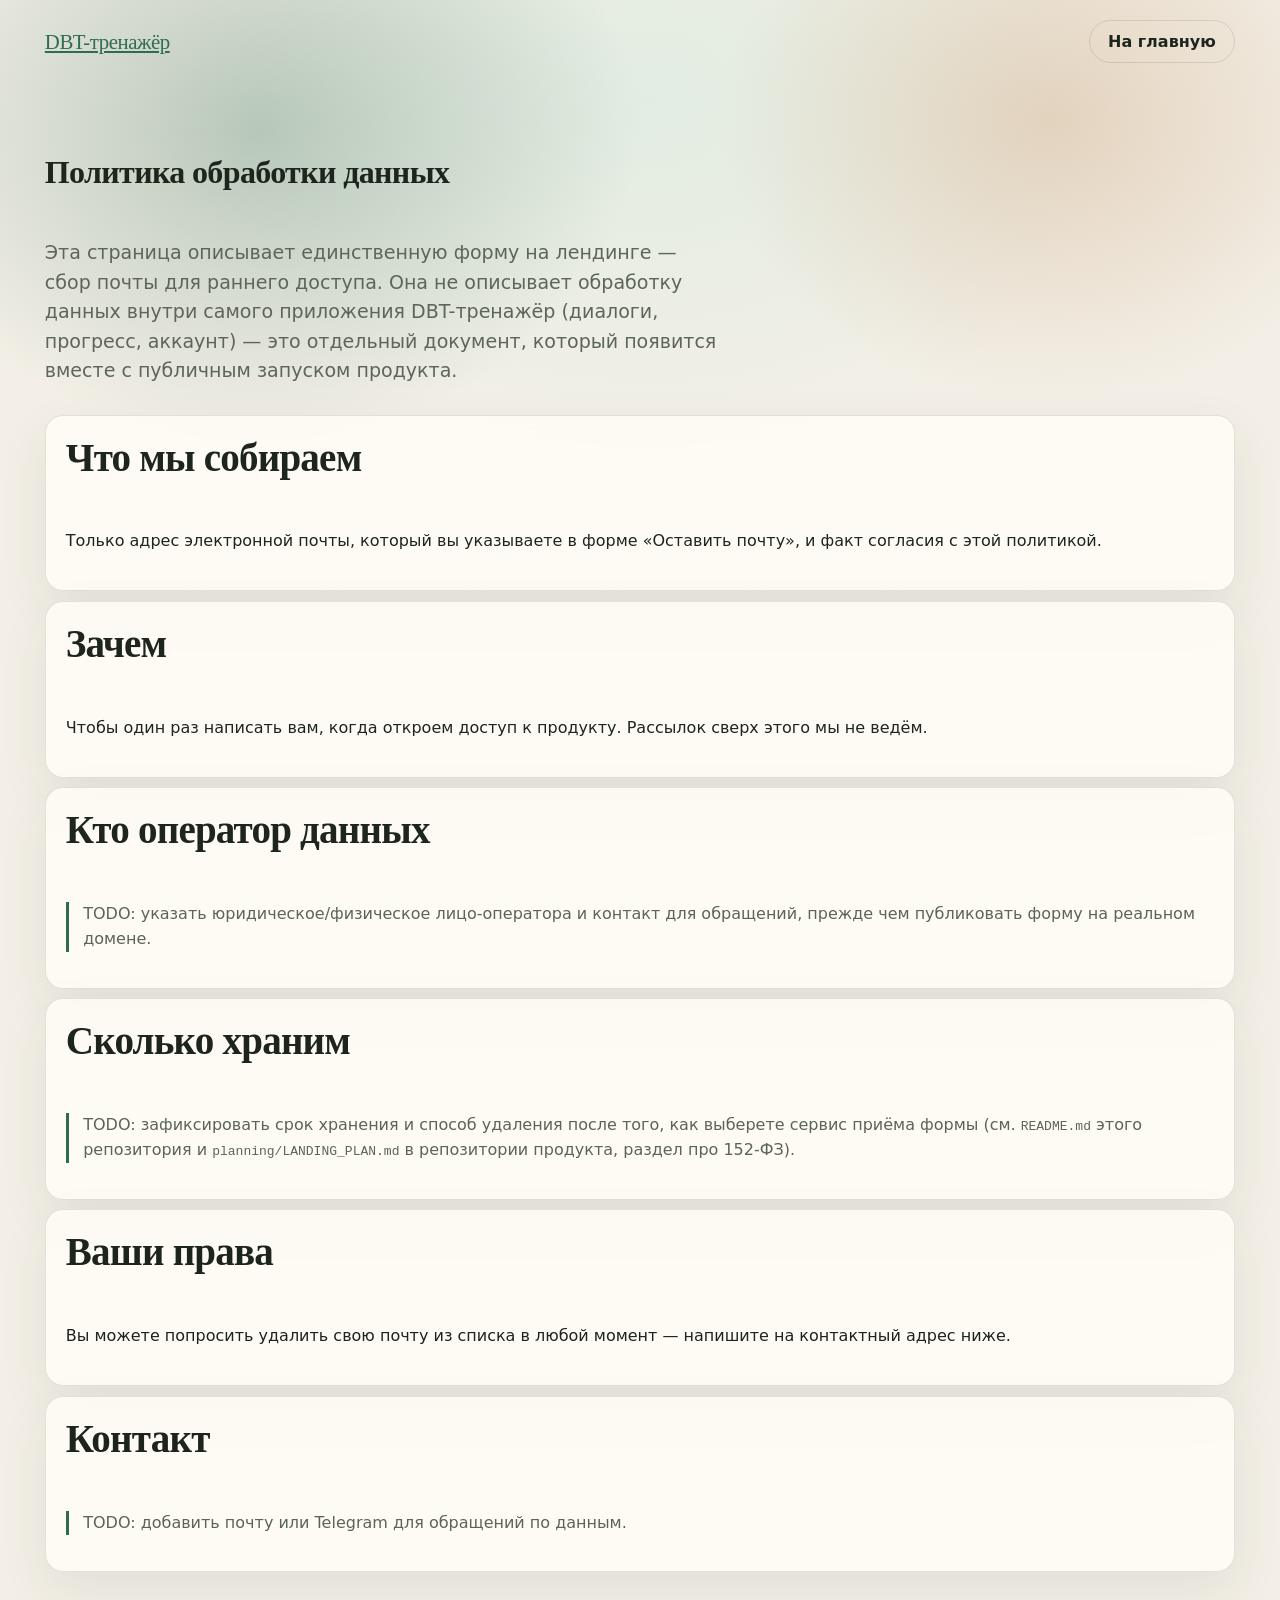
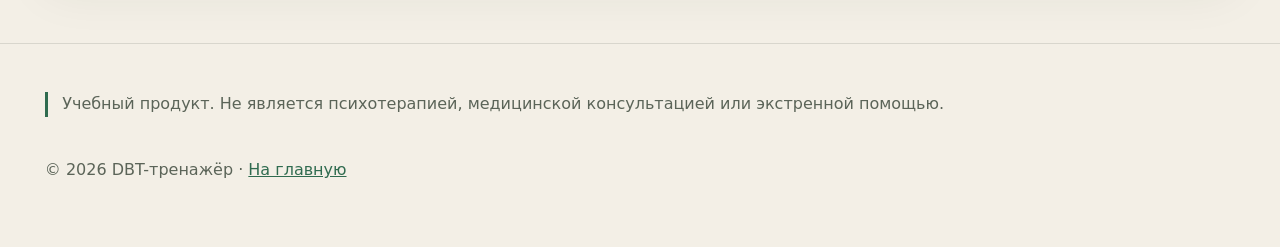
==== privacy.html @ 42de56d4 "Initial landing page: hero, scenario demo, waitlist form Static single-page landing for DBT-тренажёр" ====
<!doctype html>
<html lang="ru">
<head>
<meta charset="utf-8" />
<meta name="viewport" content="width=device-width, initial-scale=1" />
<title>Политика обработки данных — DBT-тренажёр</title>
<meta name="description" content="Что мы собираем на странице раннего доступа DBT-тренажёра и как этим распоряжаемся." />
<meta name="robots" content="noindex" />
<link rel="icon" href="./assets/favicon.svg" type="image/svg+xml" />
<link rel="stylesheet" href="./styles.css" />
</head>
<body>

<a class="skip-link" href="#main">Перейти к содержанию</a>

<header class="site-header">
  <div class="shell row-between">
    <a class="brand" href="./index.html">DBT-тренажёр</a>
    <a class="btn secondary" href="./index.html">На главную</a>
  </div>
</header>

<main id="main" class="shell section stack">
  <h1 style="font-family:var(--font-display);">Политика обработки данных</h1>

  <p class="lead">
    Эта страница описывает единственную форму на лендинге — сбор почты для раннего доступа.
    Она не описывает обработку данных внутри самого приложения DBT-тренажёр (диалоги, прогресс,
    аккаунт) — это отдельный документ, который появится вместе с публичным запуском продукта.
  </p>

  <section class="panel stack">
    <h2>Что мы собираем</h2>
    <p>Только адрес электронной почты, который вы указываете в форме «Оставить почту», и факт
      согласия с этой политикой.</p>
  </section>

  <section class="panel stack">
    <h2>Зачем</h2>
    <p>Чтобы один раз написать вам, когда откроем доступ к продукту. Рассылок сверх этого мы не
      ведём.</p>
  </section>

  <section class="panel stack">
    <h2>Кто оператор данных</h2>
    <p class="notice">
      TODO: указать юридическое/физическое лицо-оператора и контакт для обращений, прежде чем
      публиковать форму на реальном домене.
    </p>
  </section>

  <section class="panel stack">
    <h2>Сколько храним</h2>
    <p class="notice">
      TODO: зафиксировать срок хранения и способ удаления после того, как выберете сервис приёма
      формы (см. <code>README.md</code> этого репозитория и <code>planning/LANDING_PLAN.md</code>
      в репозитории продукта, раздел про 152-ФЗ).
    </p>
  </section>

  <section class="panel stack">
    <h2>Ваши права</h2>
    <p>Вы можете попросить удалить свою почту из списка в любой момент — напишите на контактный
      адрес ниже.</p>
  </section>

  <section class="panel stack">
    <h2>Контакт</h2>
    <p class="notice">TODO: добавить почту или Telegram для обращений по данным.</p>
  </section>
</main>

<footer class="site-footer">
  <div class="shell stack">
    <p class="notice">
      Учебный продукт. Не является психотерапией, медицинской консультацией или экстренной помощью.
    </p>
    <p class="muted">© 2026 DBT-тренажёр · <a href="./index.html">На главную</a></p>
  </div>
</footer>

</body>
</html>
---- styles.css ----
/* Токены и часть классов (.panel, .btn, .chat, .bubble, .criterion, .stat, .notice)
   намеренно совпадают с dbt_trainer/frontend/src/app/globals.css — лендинг и приложение
   должны выглядеть как один продукт. */

:root {
  --bg: #f3efe6;
  --bg-deep: #e7dfd0;
  --ink: #1c241c;
  --muted: #5b6458;
  --accent: #2f6b4f;
  --accent-soft: #d7ebe0;
  --warm: #b4783c;
  --danger: #8b3a3a;
  --card: rgba(255, 252, 246, 0.86);
  --line: rgba(28, 36, 28, 0.12);
  --shadow: 0 18px 50px rgba(40, 50, 35, 0.08);
  --radius: 18px;
  /* Без внешних шрифтов: системный serif/sans-стек. Самохостинг Fraunces/Source Sans —
     отдельная задача полировки (см. README), не блокирует контент и деплой. */
  --font-display: Georgia, "Iowan Old Style", "Times New Roman", serif;
  --font-body: "Segoe UI", system-ui, -apple-system, sans-serif;
}

* {
  box-sizing: border-box;
}

html {
  scroll-behavior: smooth;
}

html,
body {
  margin: 0;
  padding: 0;
  min-height: 100%;
  color: var(--ink);
  font-family: var(--font-body);
  /* clip (а не hidden) — не создаёт scroll-контейнер, поэтому full-bleed фоны
     на 100vw не дают горизонтальной прокрутки и не ломают position: sticky. */
  overflow-x: clip;
}

/* Mesh-градиент рисуется на всю ширину окна и «привязан» к верху страницы, а не
   к контейнеру: на широком экране нет бежевых полей и эффекта коробки. */
body {
  background-color: var(--bg);
  background-image:
    radial-gradient(closest-side, rgba(47, 107, 79, 0.3), transparent),
    radial-gradient(closest-side, rgba(180, 120, 60, 0.24), transparent),
    radial-gradient(closest-side, rgba(215, 235, 224, 0.6), transparent);
  background-size: 60vw 620px, 52vw 560px, 74vw 720px;
  background-position: -10vw -180px, right -8vw top -160px, 52% -260px;
  background-repeat: no-repeat;
}

/* Лёгкое зерно поверх всей страницы — убирает "цифровую" плоскость у градиентов.
   Данные встроены как data-URI: без внешних запросов и без CDN. */
body::before {
  content: "";
  position: fixed;
  inset: 0;
  pointer-events: none;
  z-index: 9;
  opacity: 0.055;
  mix-blend-mode: overlay;
  background-image: url("data:image/svg+xml,%3Csvg xmlns='http://www.w3.org/2000/svg' width='140' height='140'%3E%3Cfilter id='n'%3E%3CfeTurbulence type='fractalNoise' baseFrequency='0.85' numOctaves='2' stitchTiles='stitch'/%3E%3C/filter%3E%3Crect width='100%25' height='100%25' filter='url(%23n)'/%3E%3C/svg%3E");
}

.site-header,
main,
.site-footer {
  position: relative;
  z-index: 1;
}

/* Фон секции — во всю ширину окна, контент остаётся в контейнере. */
.bleed {
  position: relative;
}

.bleed::before {
  content: "";
  position: absolute;
  top: 0;
  bottom: 0;
  left: 50%;
  width: 100vw;
  transform: translateX(-50%);
  z-index: -1;
}

a {
  color: inherit;
}

a:not(.btn) {
  color: var(--accent);
}

button,
input,
textarea,
select {
  font: inherit;
}

h1,
h2,
h3 {
  font-family: var(--font-display);
  line-height: 1.15;
  letter-spacing: -0.02em;
  margin: 0 0 0.6em;
}

p {
  line-height: 1.55;
}

.skip-link {
  position: absolute;
  left: -999px;
  top: 0;
  background: var(--ink);
  color: #fff;
  padding: 0.6rem 1rem;
  border-radius: 0 0 10px 0;
  z-index: 100;
}

.skip-link:focus {
  left: 0;
}

.shell {
  width: min(1440px, calc(100% - clamp(1.5rem, 7vw, 7rem)));
  margin: 0 auto;
}

.row-between {
  display: flex;
  align-items: center;
  justify-content: space-between;
  gap: 1rem;
}

.row {
  display: flex;
  gap: 0.75rem;
  flex-wrap: wrap;
  align-items: center;
}

.stack {
  display: grid;
  gap: 0.6rem;
}

.muted {
  color: var(--muted);
}

.lead {
  color: var(--muted);
  font-size: 1.08rem;
  max-width: 42rem;
}

.note {
  font-size: 0.92rem;
}

.notice {
  border-left: 3px solid var(--accent);
  padding-left: 0.9rem;
  color: var(--muted);
}

.panel {
  background: var(--card);
  border: 1px solid var(--line);
  border-radius: var(--radius);
  box-shadow: var(--shadow);
  padding: 1.25rem;
  backdrop-filter: blur(8px);
}

/* —— Header —— */

.site-header {
  padding: 1.25rem 0;
}

.brand {
  font-family: var(--font-display);
  font-size: 1.3rem;
  letter-spacing: -0.02em;
}

/* —— Buttons / fields (совпадают с приложением) —— */

.btn {
  display: inline-flex;
  align-items: center;
  justify-content: center;
  gap: 0.4rem;
  border: none;
  border-radius: 999px;
  padding: 0.7rem 1.15rem;
  background: var(--accent);
  color: white;
  cursor: pointer;
  text-decoration: none;
  font-weight: 600;
  transition: transform 160ms ease, opacity 160ms ease;
}

.btn:hover {
  transform: translateY(-1px);
}

.btn.secondary {
  background: transparent;
  color: var(--ink);
  border: 1px solid var(--line);
}

.field {
  width: 100%;
  border: 1px solid var(--line);
  border-radius: 12px;
  padding: 0.75rem 0.9rem;
  background: #fff;
  color: var(--ink);
}

/* —— Hero —— */

.hero {
  position: relative;
  padding: clamp(1.5rem, 3.5vw, 3.5rem) 0 clamp(2rem, 4vw, 4rem);
}

.hero-grid {
  display: grid;
  /* minmax(0,…) — иначе длинные слова распирают колонку сверх её доли */
  grid-template-columns: minmax(0, 1.12fr) minmax(0, 0.88fr);
  gap: clamp(2rem, 5vw, 5rem);
  align-items: center;
  min-height: min(58vh, 540px);
}

.hero h1 {
  /* Пологий наклон: на средних ширинах кегль не перерастает свою колонку,
     на большом экране всё равно доходит до 4.7rem. */
  font-size: clamp(2.3rem, 0.85rem + 3.05vw, 4.7rem);
  max-width: 18ch;
}

.hero-actions {
  margin: 1.6rem 0 1rem;
}

.micro-notice {
  color: var(--muted);
  font-size: 0.88rem;
  border-left: 3px solid var(--accent);
  padding-left: 0.9rem;
  max-width: 42rem;
}

.hero-visual {
  display: flex;
  justify-content: center;
}

.floating-card {
  width: min(440px, 100%);
  padding: clamp(1.25rem, 2vw, 1.9rem);
  transform: rotate(-2.5deg);
  box-shadow: 0 34px 70px rgba(40, 50, 35, 0.18);
}

.floating-head {
  display: flex;
  align-items: baseline;
  gap: 0.7rem;
  margin: 0.4rem 0 1.25rem;
}

.floating-score {
  font-family: var(--font-display);
  font-size: clamp(2.4rem, 3.4vw, 3.4rem);
  line-height: 1;
}

.floating-score span {
  font-size: 0.42em;
  color: var(--muted);
  font-family: var(--font-body);
}

.floating-pct {
  color: var(--accent);
  font-weight: 600;
}

.mini-rows {
  list-style: none;
  margin: 0;
  padding: 0;
  display: grid;
  gap: 0.85rem;
}

.mini-rows li {
  display: grid;
  grid-template-columns: 1fr auto;
  gap: 0.35rem 0.5rem;
  font-size: 0.9rem;
}

.mini-rows b {
  font-variant-numeric: tabular-nums;
}

.mini-bar {
  grid-column: 1 / -1;
  height: 8px;
  border-radius: 999px;
  background: rgba(28, 36, 28, 0.08);
  overflow: hidden;
}

.mini-bar span {
  display: block;
  height: 100%;
  background: var(--accent);
  border-radius: 999px;
}

/* —— Problem: текст + крупная цитата рядом, а не сплошной вертикальный блок —— */

.problem-grid {
  display: grid;
  grid-template-columns: minmax(0, 1.1fr) minmax(0, 1fr);
  gap: clamp(1.5rem, 4vw, 4rem);
  align-items: center;
}

.pull-quote {
  margin: 0;
  padding: clamp(1.5rem, 2.5vw, 2.5rem) clamp(1.75rem, 3vw, 3rem);
  border-left: 4px solid var(--accent);
  background: var(--card);
  border-radius: var(--radius);
  font-family: var(--font-display);
  font-size: clamp(1.4rem, 0.9rem + 1.3vw, 2.2rem);
  line-height: 1.3;
}

/* —— Sections —— */

.section {
  padding: clamp(2.75rem, 5.5vw, 5.5rem) 0;
}

.section h2 {
  font-size: clamp(1.6rem, 1rem + 1.8vw, 2.7rem);
  max-width: 20ch;
}

.lead {
  font-size: clamp(1rem, 0.95rem + 0.3vw, 1.25rem);
}

/* Та же mesh-палитра, что в hero, но заметно тише — цветной бэнд во всю ширину окна
   под ключевой секцией с примером разбора. */
#demo::before {
  background:
    radial-gradient(38% 80% at 88% -10%, rgba(47, 107, 79, 0.11), transparent 65%),
    radial-gradient(34% 65% at 6% 110%, rgba(180, 120, 60, 0.1), transparent 60%),
    linear-gradient(180deg, rgba(215, 235, 224, 0.28), rgba(215, 235, 224, 0.06));
}

/* —— Steps —— */

.steps {
  list-style: none;
  margin: 1.5rem 0 0;
  padding: 0;
  display: grid;
  gap: 1rem;
  grid-template-columns: repeat(4, 1fr);
}

.steps li {
  background: var(--card);
  border: 1px solid var(--line);
  border-radius: var(--radius);
  padding: 1.1rem;
}

.step-n {
  display: inline-flex;
  align-items: center;
  justify-content: center;
  width: 2rem;
  height: 2rem;
  border-radius: 10px;
  background: var(--accent-soft);
  color: var(--accent);
  font-family: var(--font-display);
  font-weight: 700;
  margin-bottom: 0.6rem;
}

.steps strong {
  display: block;
  margin-bottom: 0.3rem;
}

.steps p {
  margin: 0;
  color: var(--muted);
  font-size: 0.92rem;
}

/* —— Demo (сценарий + разбор) —— */

.demo-grid {
  margin-top: 1.5rem;
  display: grid;
  gap: 1.25rem;
  grid-template-columns: 1fr 1fr;
  align-items: start;
}

.eyebrow {
  display: block;
  text-transform: uppercase;
  letter-spacing: 0.06em;
  font-size: 0.72rem;
  font-weight: 600;
  margin-bottom: 0.5rem;
}

.demo-scenario h3,
.demo-eval h3 {
  margin-top: 0.1rem;
}

.chat {
  display: grid;
  gap: 0.75rem;
  margin-top: 1rem;
}

.bubble {
  max-width: 100%;
  padding: 0.8rem 1rem;
  border-radius: 16px;
  line-height: 1.45;
  font-size: 0.95rem;
}

.bubble.user {
  margin-left: 10%;
  background: var(--accent);
  color: white;
}

.bubble.assistant {
  background: #fff;
  color: var(--ink);
  border: 1px solid var(--line);
}

.demo-eval .stat {
  padding: 1rem;
  border-radius: 14px;
  background: rgba(47, 107, 79, 0.08);
  display: flex;
  align-items: baseline;
  gap: 0.6rem;
  margin-bottom: 0.5rem;
}

.demo-eval .stat strong {
  font-size: 1.6rem;
  font-family: var(--font-display);
}

.criterion {
  border-top: 1px solid var(--line);
  padding-top: 0.65rem;
  margin-top: 0.65rem;
}

.criterion p {
  margin: 0.3rem 0 0;
  color: var(--muted);
  font-size: 0.92rem;
}

.demo-eval > p {
  margin-top: 0.9rem;
  font-size: 0.94rem;
}

/* —— Cards (модули) —— */

.cards-grid {
  margin-top: 1.5rem;
  display: grid;
  gap: 1rem;
  grid-template-columns: repeat(2, 1fr);
}

.card {
  background: var(--card);
  border: 1px solid var(--line);
  border-radius: var(--radius);
  padding: 1.2rem 1.3rem;
}

.card-icon {
  display: inline-flex;
  align-items: center;
  justify-content: center;
  width: 2rem;
  height: 2rem;
  border-radius: 10px;
  background: var(--accent-soft);
  color: var(--accent);
  font-weight: 700;
  font-size: 0.85rem;
  margin-bottom: 0.6rem;
}

.card h3 {
  margin-bottom: 0.35rem;
}

.card p {
  margin: 0;
  color: var(--muted);
  font-size: 0.94rem;
}

/* —— Compare —— */

.compare {
  margin-top: 1.5rem;
  display: grid;
  gap: 1.1rem;
  grid-template-columns: 1fr 1fr;
}

.compare-muted {
  background: rgba(28, 36, 28, 0.04);
}

.compare-accent {
  background: linear-gradient(160deg, #2f6b4f 0%, #1c241c 100%);
  border-color: transparent;
  color: #f8f4eb;
}

.compare-accent h3 {
  color: #f8f4eb;
}

.clean-list {
  list-style: none;
  margin: 0;
  padding: 0;
}

.clean-list li {
  padding: 0.5rem 0;
  border-bottom: 1px solid var(--line);
  font-size: 0.95rem;
}

.clean-list li:last-child {
  border-bottom: none;
}

.compare-accent .clean-list li {
  border-bottom-color: rgba(255, 255, 255, 0.14);
}

.callout {
  margin-top: 1.2rem;
  padding: 1.4rem 1.6rem;
  border-radius: 20px;
  background: linear-gradient(135deg, #2f6b4f, #1c241c);
  color: #f8f4eb;
  font-family: var(--font-display);
  font-size: 1.1rem;
  line-height: 1.35;
}

/* —— Safety —— */

.safety-section::before {
  background: rgba(139, 58, 58, 0.05);
  border-top: 1px solid var(--line);
  border-bottom: 1px solid var(--line);
}

.safety-grid {
  display: grid;
  grid-template-columns: minmax(0, 1fr) minmax(0, 1.15fr);
  gap: clamp(1rem, 4vw, 4rem);
  align-items: center;
}

.safety-grid h2 {
  margin-bottom: 0;
}

.safety-section h2 {
  color: var(--danger);
}

/* —— FAQ —— */

.faq-list {
  margin-top: 1.5rem;
  display: grid;
  gap: 0.6rem;
}

.faq-list details {
  background: var(--card);
  border: 1px solid var(--line);
  border-radius: 14px;
  padding: 0.9rem 1.1rem;
}

.faq-list summary {
  cursor: pointer;
  font-weight: 600;
}

.faq-list p {
  margin: 0.6rem 0 0;
  color: var(--muted);
}

/* —— CTA / форма —— */

.cta-section {
  padding-bottom: clamp(3rem, 6vw, 6rem);
}

.cta-grid {
  display: grid;
  grid-template-columns: minmax(0, 1fr) minmax(0, 1fr);
  gap: clamp(1.5rem, 4vw, 4rem);
  align-items: center;
}

.cta-grid h2 {
  margin-bottom: 0;
}

.waitlist-form {
  display: grid;
  gap: 1rem;
}

.field-label .label {
  display: block;
  margin-bottom: 0.35rem;
  color: var(--muted);
  font-size: 0.92rem;
}

.checkbox-row {
  display: flex;
  align-items: flex-start;
  gap: 0.6rem;
  font-size: 0.92rem;
  color: var(--muted);
}

.checkbox-row input {
  margin-top: 0.2rem;
}

.form-note {
  margin: 0;
  font-size: 0.85rem;
}

/* —— Footer —— */

.site-footer {
  padding: 2rem 0 3rem;
  border-top: 1px solid var(--line);
}

/* —— Animation —— */

@keyframes rise {
  from {
    opacity: 0;
    transform: translateY(10px);
  }
  to {
    opacity: 1;
    transform: translateY(0);
  }
}

.rise {
  animation: rise 420ms ease both;
}

/* —— Focus visibility (доступность) —— */

a:focus-visible,
button:focus-visible,
input:focus-visible,
summary:focus-visible {
  outline: 2px solid var(--accent);
  outline-offset: 2px;
}

/* —— Responsive —— */

@media (min-width: 1000px) {
  .cards-grid {
    grid-template-columns: repeat(4, 1fr);
  }

  .faq-list {
    grid-template-columns: repeat(2, 1fr);
    gap: 0.75rem 1.25rem;
  }
}

/* Широкий экран: раскладки становятся шире и плотнее, а не «столбик по центру». */
@media (min-width: 1360px) {
  .faq-list {
    grid-template-columns: repeat(3, 1fr);
  }

  .demo-grid {
    grid-template-columns: minmax(0, 1fr) minmax(0, 1.1fr);
  }
}

@media (max-width: 980px) {
  .cta-grid,
  .safety-grid {
    grid-template-columns: 1fr;
  }
}

@media (max-width: 860px) {
  .demo-grid,
  .compare,
  .hero-grid,
  .problem-grid {
    grid-template-columns: 1fr;
  }

  .hero-grid {
    min-height: 0;
    gap: 2rem;
  }

  .hero-visual {
    order: -1;
    justify-content: flex-start;
  }

  .floating-card {
    width: min(330px, 100%);
  }

  .steps {
    grid-template-columns: repeat(2, 1fr);
  }

  .cards-grid {
    grid-template-columns: 1fr;
  }
}

@media (max-width: 640px) {
  .shell {
    width: calc(100% - 1.75rem);
  }

  .hero {
    padding: 2rem 0 1.5rem;
  }

  .hero h1 {
    max-width: none;
  }

  .steps {
    grid-template-columns: 1fr;
  }

  .bubble.user {
    margin-left: 0;
  }
}

@media (prefers-reduced-motion: reduce) {
  html {
    scroll-behavior: auto;
  }

  .rise {
    animation: none;
  }
}
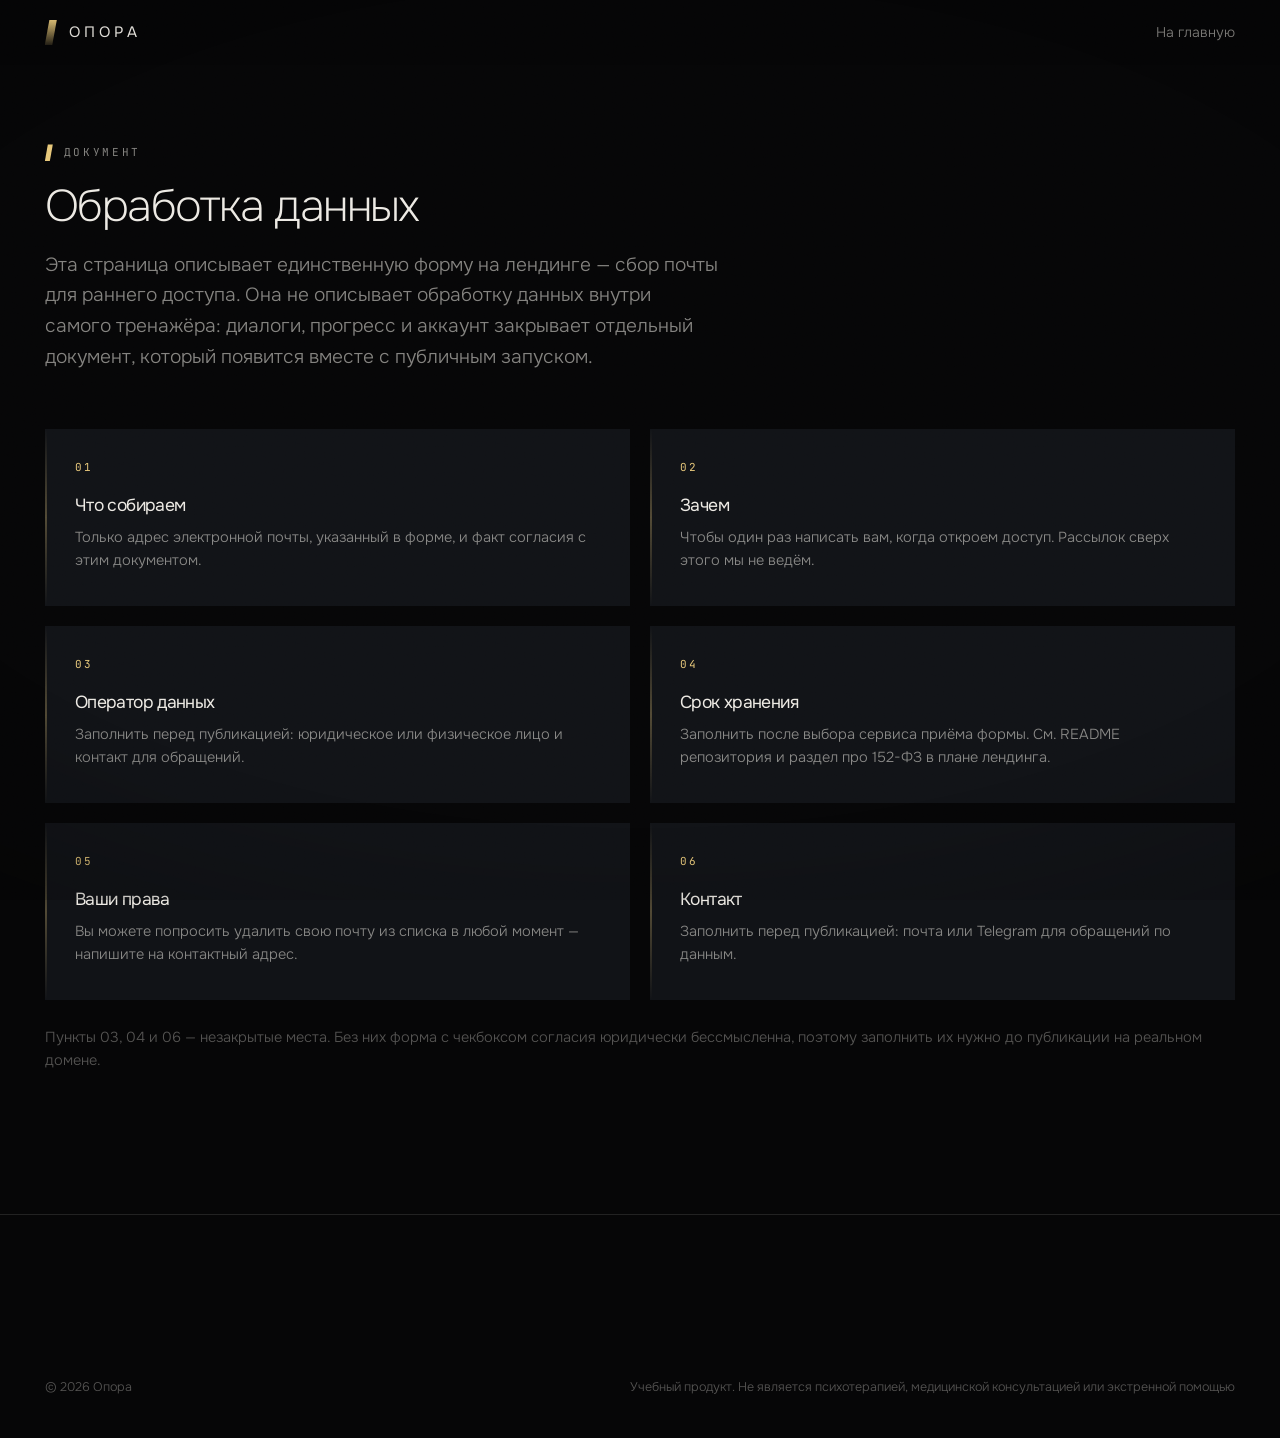
==== commit a875e77a: "Redesign as "Опора" in the Просвет art direction Rebrand to the working name Опора; DBT is now frame" ====
--- a/privacy.html
+++ b/privacy.html
@@ -3,79 +3,79 @@
 <head>
 <meta charset="utf-8" />
 <meta name="viewport" content="width=device-width, initial-scale=1" />
-<title>Политика обработки данных — DBT-тренажёр</title>
-<meta name="description" content="Что мы собираем на странице раннего доступа DBT-тренажёра и как этим распоряжаемся." />
+<title>Обработка данных — Опора</title>
+<meta name="description" content="Что Опора собирает на странице раннего доступа и как этим распоряжается." />
 <meta name="robots" content="noindex" />
+<meta name="theme-color" content="#060607" />
 <link rel="icon" href="./assets/favicon.svg" type="image/svg+xml" />
 <link rel="stylesheet" href="./styles.css" />
 </head>
 <body>
 
-<a class="skip-link" href="#main">Перейти к содержанию</a>
+<a class="skip" href="#main">Перейти к содержанию</a>
 
-<header class="site-header">
-  <div class="shell row-between">
-    <a class="brand" href="./index.html">DBT-тренажёр</a>
-    <a class="btn secondary" href="./index.html">На главную</a>
+<div class="vignette" aria-hidden="true"></div>
+<div class="grain" aria-hidden="true"></div>
+
+<header class="hd solid">
+  <div class="wrap">
+    <a class="logo" href="./index.html"><span class="slit" aria-hidden="true"></span>Опора</a>
+    <nav><a href="./index.html">На главную</a></nav>
   </div>
 </header>
 
-<main id="main" class="shell section stack">
-  <h1 style="font-family:var(--font-display);">Политика обработки данных</h1>
+<main id="main">
+  <section style="padding-top:clamp(120px,16vh,180px)">
+    <div class="wrap">
+      <div class="label"><b aria-hidden="true"></b>Документ</div>
+      <h2>Обработка данных</h2>
+      <p class="lead">
+        Эта страница описывает единственную форму на лендинге — сбор почты для раннего доступа.
+        Она не описывает обработку данных внутри самого тренажёра: диалоги, прогресс и аккаунт
+        закрывает отдельный документ, который появится вместе с публичным запуском.
+      </p>
 
-  <p class="lead">
-    Эта страница описывает единственную форму на лендинге — сбор почты для раннего доступа.
-    Она не описывает обработку данных внутри самого приложения DBT-тренажёр (диалоги, прогресс,
-    аккаунт) — это отдельный документ, который появится вместе с публичным запуском продукта.
-  </p>
+      <div class="mods" style="grid-template-columns:repeat(2,1fr)">
+        <article class="mod">
+          <em>01</em><h3>Что собираем</h3>
+          <p>Только адрес электронной почты, указанный в форме, и факт согласия с этим документом.</p>
+        </article>
+        <article class="mod">
+          <em>02</em><h3>Зачем</h3>
+          <p>Чтобы один раз написать вам, когда откроем доступ. Рассылок сверх этого мы не ведём.</p>
+        </article>
+        <article class="mod">
+          <em>03</em><h3>Оператор данных</h3>
+          <p>Заполнить перед публикацией: юридическое или физическое лицо и контакт для обращений.</p>
+        </article>
+        <article class="mod">
+          <em>04</em><h3>Срок хранения</h3>
+          <p>Заполнить после выбора сервиса приёма формы. См. README репозитория и раздел про 152-ФЗ в плане лендинга.</p>
+        </article>
+        <article class="mod">
+          <em>05</em><h3>Ваши права</h3>
+          <p>Вы можете попросить удалить свою почту из списка в любой момент — напишите на контактный адрес.</p>
+        </article>
+        <article class="mod">
+          <em>06</em><h3>Контакт</h3>
+          <p>Заполнить перед публикацией: почта или Telegram для обращений по данным.</p>
+        </article>
+      </div>
 
-  <section class="panel stack">
-    <h2>Что мы собираем</h2>
-    <p>Только адрес электронной почты, который вы указываете в форме «Оставить почту», и факт
-      согласия с этой политикой.</p>
-  </section>
-
-  <section class="panel stack">
-    <h2>Зачем</h2>
-    <p>Чтобы один раз написать вам, когда откроем доступ к продукту. Рассылок сверх этого мы не
-      ведём.</p>
-  </section>
-
-  <section class="panel stack">
-    <h2>Кто оператор данных</h2>
-    <p class="notice">
-      TODO: указать юридическое/физическое лицо-оператора и контакт для обращений, прежде чем
-      публиковать форму на реальном домене.
-    </p>
-  </section>
-
-  <section class="panel stack">
-    <h2>Сколько храним</h2>
-    <p class="notice">
-      TODO: зафиксировать срок хранения и способ удаления после того, как выберете сервис приёма
-      формы (см. <code>README.md</code> этого репозитория и <code>planning/LANDING_PLAN.md</code>
-      в репозитории продукта, раздел про 152-ФЗ).
-    </p>
-  </section>
-
-  <section class="panel stack">
-    <h2>Ваши права</h2>
-    <p>Вы можете попросить удалить свою почту из списка в любой момент — напишите на контактный
-      адрес ниже.</p>
-  </section>
-
-  <section class="panel stack">
-    <h2>Контакт</h2>
-    <p class="notice">TODO: добавить почту или Telegram для обращений по данным.</p>
+      <p class="note">
+        Пункты 03, 04 и 06 — незакрытые места. Без них форма с чекбоксом согласия юридически
+        бессмысленна, поэтому заполнить их нужно до публикации на реальном домене.
+      </p>
+    </div>
   </section>
 </main>
 
-<footer class="site-footer">
-  <div class="shell stack">
-    <p class="notice">
-      Учебный продукт. Не является психотерапией, медицинской консультацией или экстренной помощью.
-    </p>
-    <p class="muted">© 2026 DBT-тренажёр · <a href="./index.html">На главную</a></p>
+<footer>
+  <div class="wrap">
+    <div class="fbot" style="margin-top:0;border-top:0">
+      <span>© 2026 Опора</span>
+      <span>Учебный продукт. Не является психотерапией, медицинской консультацией или экстренной помощью</span>
+    </div>
   </div>
 </footer>
 
--- a/styles.css
+++ b/styles.css
@@ -1,826 +1,475 @@
-/* Токены и часть классов (.panel, .btn, .chat, .bubble, .criterion, .stat, .notice)
-   намеренно совпадают с dbt_trainer/frontend/src/app/globals.css — лендинг и приложение
-   должны выглядеть как один продукт. */
-
-:root {
-  --bg: #f3efe6;
-  --bg-deep: #e7dfd0;
-  --ink: #1c241c;
-  --muted: #5b6458;
-  --accent: #2f6b4f;
-  --accent-soft: #d7ebe0;
-  --warm: #b4783c;
-  --danger: #8b3a3a;
-  --card: rgba(255, 252, 246, 0.86);
-  --line: rgba(28, 36, 28, 0.12);
-  --shadow: 0 18px 50px rgba(40, 50, 35, 0.08);
-  --radius: 18px;
-  /* Без внешних шрифтов: системный serif/sans-стек. Самохостинг Fraunces/Source Sans —
-     отдельная задача полировки (см. README), не блокирует контент и деплой. */
-  --font-display: Georgia, "Iowan Old Style", "Times New Roman", serif;
-  --font-body: "Segoe UI", system-ui, -apple-system, sans-serif;
-}
-
-* {
-  box-sizing: border-box;
-}
-
-html {
-  scroll-behavior: smooth;
-}
-
-html,
-body {
-  margin: 0;
-  padding: 0;
-  min-height: 100%;
-  color: var(--ink);
-  font-family: var(--font-body);
-  /* clip (а не hidden) — не создаёт scroll-контейнер, поэтому full-bleed фоны
-     на 100vw не дают горизонтальной прокрутки и не ломают position: sticky. */
-  overflow-x: clip;
-}
-
-/* Mesh-градиент рисуется на всю ширину окна и «привязан» к верху страницы, а не
-   к контейнеру: на широком экране нет бежевых полей и эффекта коробки. */
-body {
-  background-color: var(--bg);
-  background-image:
-    radial-gradient(closest-side, rgba(47, 107, 79, 0.3), transparent),
-    radial-gradient(closest-side, rgba(180, 120, 60, 0.24), transparent),
-    radial-gradient(closest-side, rgba(215, 235, 224, 0.6), transparent);
-  background-size: 60vw 620px, 52vw 560px, 74vw 720px;
-  background-position: -10vw -180px, right -8vw top -160px, 52% -260px;
-  background-repeat: no-repeat;
-}
-
-/* Лёгкое зерно поверх всей страницы — убирает "цифровую" плоскость у градиентов.
-   Данные встроены как data-URI: без внешних запросов и без CDN. */
-body::before {
-  content: "";
-  position: fixed;
-  inset: 0;
-  pointer-events: none;
-  z-index: 9;
-  opacity: 0.055;
-  mix-blend-mode: overlay;
-  background-image: url("data:image/svg+xml,%3Csvg xmlns='http://www.w3.org/2000/svg' width='140' height='140'%3E%3Cfilter id='n'%3E%3CfeTurbulence type='fractalNoise' baseFrequency='0.85' numOctaves='2' stitchTiles='stitch'/%3E%3C/filter%3E%3Crect width='100%25' height='100%25' filter='url(%23n)'/%3E%3C/svg%3E");
-}
-
-.site-header,
-main,
-.site-footer {
-  position: relative;
-  z-index: 1;
-}
-
-/* Фон секции — во всю ширину окна, контент остаётся в контейнере. */
-.bleed {
-  position: relative;
-}
-
-.bleed::before {
-  content: "";
-  position: absolute;
-  top: 0;
-  bottom: 0;
-  left: 50%;
-  width: 100vw;
-  transform: translateX(-50%);
-  z-index: -1;
-}
-
-a {
-  color: inherit;
-}
-
-a:not(.btn) {
-  color: var(--accent);
-}
-
-button,
-input,
-textarea,
-select {
-  font: inherit;
-}
-
-h1,
-h2,
-h3 {
-  font-family: var(--font-display);
-  line-height: 1.15;
-  letter-spacing: -0.02em;
-  margin: 0 0 0.6em;
-}
-
-p {
-  line-height: 1.55;
-}
-
-.skip-link {
-  position: absolute;
-  left: -999px;
-  top: 0;
-  background: var(--ink);
-  color: #fff;
-  padding: 0.6rem 1rem;
-  border-radius: 0 0 10px 0;
-  z-index: 100;
-}
-
-.skip-link:focus {
-  left: 0;
-}
-
-.shell {
-  width: min(1440px, calc(100% - clamp(1.5rem, 7vw, 7rem)));
-  margin: 0 auto;
-}
-
-.row-between {
-  display: flex;
-  align-items: center;
-  justify-content: space-between;
-  gap: 1rem;
-}
-
-.row {
-  display: flex;
-  gap: 0.75rem;
-  flex-wrap: wrap;
-  align-items: center;
-}
-
-.stack {
-  display: grid;
-  gap: 0.6rem;
-}
-
-.muted {
-  color: var(--muted);
-}
-
-.lead {
-  color: var(--muted);
-  font-size: 1.08rem;
-  max-width: 42rem;
-}
-
-.note {
-  font-size: 0.92rem;
-}
-
-.notice {
-  border-left: 3px solid var(--accent);
-  padding-left: 0.9rem;
-  color: var(--muted);
-}
-
-.panel {
-  background: var(--card);
-  border: 1px solid var(--line);
-  border-radius: var(--radius);
-  box-shadow: var(--shadow);
-  padding: 1.25rem;
-  backdrop-filter: blur(8px);
-}
-
-/* —— Header —— */
-
-.site-header {
-  padding: 1.25rem 0;
-}
-
-.brand {
-  font-family: var(--font-display);
-  font-size: 1.3rem;
-  letter-spacing: -0.02em;
-}
-
-/* —— Buttons / fields (совпадают с приложением) —— */
-
-.btn {
-  display: inline-flex;
-  align-items: center;
-  justify-content: center;
-  gap: 0.4rem;
-  border: none;
-  border-radius: 999px;
-  padding: 0.7rem 1.15rem;
-  background: var(--accent);
-  color: white;
-  cursor: pointer;
-  text-decoration: none;
-  font-weight: 600;
-  transition: transform 160ms ease, opacity 160ms ease;
-}
-
-.btn:hover {
-  transform: translateY(-1px);
-}
-
-.btn.secondary {
-  background: transparent;
-  color: var(--ink);
-  border: 1px solid var(--line);
-}
-
-.field {
-  width: 100%;
-  border: 1px solid var(--line);
-  border-radius: 12px;
-  padding: 0.75rem 0.9rem;
-  background: #fff;
-  color: var(--ink);
-}
-
-/* —— Hero —— */
-
-.hero {
-  position: relative;
-  padding: clamp(1.5rem, 3.5vw, 3.5rem) 0 clamp(2rem, 4vw, 4rem);
-}
-
-.hero-grid {
-  display: grid;
-  /* minmax(0,…) — иначе длинные слова распирают колонку сверх её доли */
-  grid-template-columns: minmax(0, 1.12fr) minmax(0, 0.88fr);
-  gap: clamp(2rem, 5vw, 5rem);
-  align-items: center;
-  min-height: min(58vh, 540px);
-}
-
-.hero h1 {
-  /* Пологий наклон: на средних ширинах кегль не перерастает свою колонку,
-     на большом экране всё равно доходит до 4.7rem. */
-  font-size: clamp(2.3rem, 0.85rem + 3.05vw, 4.7rem);
-  max-width: 18ch;
-}
-
-.hero-actions {
-  margin: 1.6rem 0 1rem;
-}
-
-.micro-notice {
-  color: var(--muted);
-  font-size: 0.88rem;
-  border-left: 3px solid var(--accent);
-  padding-left: 0.9rem;
-  max-width: 42rem;
-}
-
-.hero-visual {
-  display: flex;
-  justify-content: center;
-}
-
-.floating-card {
-  width: min(440px, 100%);
-  padding: clamp(1.25rem, 2vw, 1.9rem);
-  transform: rotate(-2.5deg);
-  box-shadow: 0 34px 70px rgba(40, 50, 35, 0.18);
-}
-
-.floating-head {
-  display: flex;
-  align-items: baseline;
-  gap: 0.7rem;
-  margin: 0.4rem 0 1.25rem;
-}
-
-.floating-score {
-  font-family: var(--font-display);
-  font-size: clamp(2.4rem, 3.4vw, 3.4rem);
-  line-height: 1;
-}
-
-.floating-score span {
-  font-size: 0.42em;
-  color: var(--muted);
-  font-family: var(--font-body);
-}
-
-.floating-pct {
-  color: var(--accent);
-  font-weight: 600;
-}
-
-.mini-rows {
-  list-style: none;
-  margin: 0;
-  padding: 0;
-  display: grid;
-  gap: 0.85rem;
-}
-
-.mini-rows li {
-  display: grid;
-  grid-template-columns: 1fr auto;
-  gap: 0.35rem 0.5rem;
-  font-size: 0.9rem;
-}
-
-.mini-rows b {
-  font-variant-numeric: tabular-nums;
-}
-
-.mini-bar {
-  grid-column: 1 / -1;
-  height: 8px;
-  border-radius: 999px;
-  background: rgba(28, 36, 28, 0.08);
-  overflow: hidden;
-}
-
-.mini-bar span {
-  display: block;
-  height: 100%;
-  background: var(--accent);
-  border-radius: 999px;
-}
-
-/* —— Problem: текст + крупная цитата рядом, а не сплошной вертикальный блок —— */
-
-.problem-grid {
-  display: grid;
-  grid-template-columns: minmax(0, 1.1fr) minmax(0, 1fr);
-  gap: clamp(1.5rem, 4vw, 4rem);
-  align-items: center;
-}
-
-.pull-quote {
-  margin: 0;
-  padding: clamp(1.5rem, 2.5vw, 2.5rem) clamp(1.75rem, 3vw, 3rem);
-  border-left: 4px solid var(--accent);
-  background: var(--card);
-  border-radius: var(--radius);
-  font-family: var(--font-display);
-  font-size: clamp(1.4rem, 0.9rem + 1.3vw, 2.2rem);
-  line-height: 1.3;
-}
-
-/* —— Sections —— */
-
-.section {
-  padding: clamp(2.75rem, 5.5vw, 5.5rem) 0;
-}
-
-.section h2 {
-  font-size: clamp(1.6rem, 1rem + 1.8vw, 2.7rem);
-  max-width: 20ch;
-}
-
-.lead {
-  font-size: clamp(1rem, 0.95rem + 0.3vw, 1.25rem);
-}
-
-/* Та же mesh-палитра, что в hero, но заметно тише — цветной бэнд во всю ширину окна
-   под ключевой секцией с примером разбора. */
-#demo::before {
+/* ============================================================
+   ОПОРА — лендинг DBT-тренажёра
+   Концепция: «просвет» — щель тёплого света в тёмном камне.
+   Одна геометрическая форма (скошенная щель) проведена через
+   логотип, кнопки, маркеры лейблов, левый край карточек и футер.
+   Правила исполнения — proto/ANTI-SLOP.md, метод — proto/METHODOLOGY.md.
+   ============================================================ */
+
+/* ---------- шрифты: самохостинг, ноль внешних запросов ---------- */
+@font-face{font-family:Onest;font-style:normal;font-weight:200 600;font-display:swap;
+  src:url("./assets/fonts/onest-cyrillic.woff2") format("woff2");
+  unicode-range:U+0301,U+0400-045F,U+0490-0491,U+04B0-04B1,U+2116}
+@font-face{font-family:Onest;font-style:normal;font-weight:200 600;font-display:swap;
+  src:url("./assets/fonts/onest-latin.woff2") format("woff2");
+  unicode-range:U+0000-00FF,U+0131,U+0152-0153,U+02BB-02BC,U+02C6,U+02DA,U+02DC,U+2000-206F,U+20AC,U+2122,U+2212,U+FEFF,U+FFFD}
+@font-face{font-family:"Cormorant Garamond";font-style:italic;font-weight:300;font-display:swap;
+  src:url("./assets/fonts/cormorant-cyrillic.woff2") format("woff2");
+  unicode-range:U+0301,U+0400-045F,U+0490-0491,U+04B0-04B1,U+2116}
+@font-face{font-family:"Cormorant Garamond";font-style:italic;font-weight:300;font-display:swap;
+  src:url("./assets/fonts/cormorant-latin.woff2") format("woff2");
+  unicode-range:U+0000-00FF,U+0131,U+0152-0153,U+02BB-02BC,U+02C6,U+02DA,U+02DC,U+2000-206F,U+20AC,U+2122,U+2212,U+FEFF,U+FFFD}
+@font-face{font-family:"JetBrains Mono";font-style:normal;font-weight:400;font-display:swap;
+  src:url("./assets/fonts/jbmono-cyrillic.woff2") format("woff2");
+  unicode-range:U+0301,U+0400-045F,U+0490-0491,U+04B0-04B1,U+2116}
+@font-face{font-family:"JetBrains Mono";font-style:normal;font-weight:400;font-display:swap;
+  src:url("./assets/fonts/jbmono-latin.woff2") format("woff2");
+  unicode-range:U+0000-00FF,U+0131,U+0152-0153,U+02BB-02BC,U+02C6,U+02DA,U+02DC,U+2000-206F,U+20AC,U+2122,U+2212,U+FEFF,U+FFFD}
+
+/* ---------- токены ---------- */
+:root{
+  --void:#060607;
+  --stone:#111317;
+  --stone-2:#191C22;
+  --light:#F4E9D2;
+  --glow:#E8C87A;
+  --sage:#7C8C74;
+  --ink:#EDEAE4;
+  --mut:rgba(237,234,228,.54);
+  --mut-2:rgba(237,234,228,.34);
+  --line:rgba(237,234,228,.12);
+  --warn:#D98C7A;
+
+  --disp:Onest,"Segoe UI",system-ui,sans-serif;
+  --ser:"Cormorant Garamond",Georgia,serif;
+  --mono:"JetBrains Mono",ui-monospace,Consolas,monospace;
+
+  --ease:cubic-bezier(.22,1,.36,1);
+  --breath:11s;                          /* ритм вдох-пауза-выдох */
+  --air:clamp(84px,11vw,164px);          /* воздух между блоками */
+  --shell:min(1440px,calc(100% - clamp(1.5rem,7vw,7rem)));
+}
+
+*{margin:0;padding:0;box-sizing:border-box}
+html{scroll-behavior:smooth;overflow-x:clip}
+body{background:var(--void);color:var(--ink);font-family:var(--disp);font-weight:300;
+  font-size:17px;line-height:1.62;-webkit-font-smoothing:antialiased;overflow-x:clip}
+
+h1,h2,h3,h4{font-weight:200;letter-spacing:-.035em;line-height:.94}
+a{color:inherit;text-decoration:none}
+button,input,textarea{font:inherit;color:inherit}
+b,strong{font-weight:500}
+
+/* ---------- атмосфера: медленный дрейф тёплых и холодных пятен ----------
+   Даёт глубину вместо плоской заливки. Периоды 29/34/41 с — намеренно
+   вне ритма дыхания, чтобы движение не читалось как пульс. */
+.atmo{position:fixed;inset:-25vmax;z-index:0;pointer-events:none;filter:blur(80px);opacity:.6}
+.atmo i{position:absolute;border-radius:50%;mix-blend-mode:screen;will-change:transform}
+.atmo .a1{width:58vmax;height:58vmax;left:-8vmax;top:-8vmax;
+  background:radial-gradient(circle at 42% 42%,rgba(232,200,122,.17),transparent 66%);
+  animation:drift-a 29s ease-in-out infinite alternate}
+.atmo .a2{width:50vmax;height:50vmax;right:-12vmax;top:4vmax;
+  background:radial-gradient(circle at 50% 50%,rgba(124,140,116,.15),transparent 64%);
+  animation:drift-b 34s ease-in-out infinite alternate}
+.atmo .a3{width:46vmax;height:46vmax;left:26vmax;bottom:-18vmax;
+  background:radial-gradient(circle at 50% 50%,rgba(150,168,186,.11),transparent 62%);
+  animation:drift-c 41s ease-in-out infinite alternate}
+@keyframes drift-a{to{transform:translate3d(7vmax,5vmax,0) scale(1.16)}}
+@keyframes drift-b{to{transform:translate3d(-9vmax,8vmax,0) scale(.86)}}
+@keyframes drift-c{to{transform:translate3d(6vmax,-7vmax,0) scale(1.22)}}
+
+/* ---------- зерно ----------
+   Двойная роль: фактура «плёнки» и, главное, дизеринг —
+   разбивает полосы (banding) на тёмных градиентах. Без него
+   тёмный градиент на широком экране выглядит «пиксельным». */
+.grain{position:fixed;inset:0;z-index:60;pointer-events:none;opacity:.075;mix-blend-mode:overlay;
+  background-image:url("data:image/svg+xml,%3Csvg xmlns='http://www.w3.org/2000/svg' width='200' height='200'%3E%3Cfilter id='n'%3E%3CfeTurbulence type='fractalNoise' baseFrequency='.9' numOctaves='4' stitchTiles='stitch'/%3E%3C/filter%3E%3Crect width='100%25' height='100%25' filter='url(%23n)'/%3E%3C/svg%3E")}
+
+/* виньетка — незаметно собирает взгляд к центру */
+.vignette{position:fixed;inset:0;z-index:58;pointer-events:none;
+  background:radial-gradient(120% 90% at 50% 45%,transparent 52%,rgba(0,0,0,.42))}
+
+.wrap{position:relative;z-index:2;width:var(--shell);margin:0 auto}
+
+/* ---------- шапка ---------- */
+.hd{position:fixed;top:0;left:0;right:0;z-index:50;padding:20px 0;transition:.7s var(--ease)}
+.hd.solid{background:rgba(6,6,7,.74);backdrop-filter:blur(16px)}
+.hd .wrap{display:flex;align-items:center;justify-content:space-between;gap:28px}
+.logo{display:flex;align-items:center;gap:12px;font-size:15px;letter-spacing:.28em;
+  text-transform:uppercase;font-weight:400}
+/* логотип = сама метафора */
+.slit{width:12px;height:25px;flex:0 0 auto;
+  background:linear-gradient(180deg,var(--glow),rgba(232,200,122,.14));
+  clip-path:polygon(38% 0,100% 0,62% 100%,0 100%)}
+.hd nav{display:flex;gap:28px;font-size:14px;color:var(--mut)}
+.hd nav a{transition:color .45s var(--ease)}
+.hd nav a:hover,.hd nav a:focus-visible{color:var(--ink)}
+
+/* ---------- кнопки: форма щели в скосах ---------- */
+.btn{position:relative;display:inline-flex;align-items:center;gap:11px;padding:17px 32px;
+  font-size:14.5px;font-weight:400;color:var(--void);background:var(--light);cursor:pointer;border:0;
+  clip-path:polygon(11px 0,100% 0,calc(100% - 11px) 100%,0 100%);
+  transition:transform .5s var(--ease),background .5s var(--ease)}
+.btn:hover{transform:translateY(-2px);background:#FFF7E6}
+.btn:active{transform:translateY(0)}
+.btn.ghost{background:rgba(237,234,228,.07);color:var(--ink);backdrop-filter:blur(10px)}
+.btn.ghost:hover{background:rgba(237,234,228,.14)}
+.btn:disabled{opacity:.45;cursor:not-allowed;transform:none}
+.btn svg{flex:0 0 auto}
+
+/* ================= ГЕРОЙ ================= */
+.hero{position:relative;min-height:100svh;display:flex;align-items:center;
+  padding:clamp(110px,14vh,150px) 0 clamp(70px,10vh,110px)}
+.hero-grid{display:grid;grid-template-columns:minmax(0,1.06fr) minmax(0,.94fr);
+  gap:clamp(2rem,5vw,5.5rem);align-items:center;width:100%}
+
+.eyebrow{display:flex;align-items:center;gap:11px;font-family:var(--mono);font-size:11px;
+  letter-spacing:.26em;text-transform:uppercase;color:var(--mut);margin-bottom:clamp(22px,3.4vh,38px)}
+.eyebrow b{width:8px;height:17px;flex:0 0 auto;background:var(--glow);font-weight:400;
+  clip-path:polygon(38% 0,100% 0,62% 100%,0 100%)}
+
+.hero h1{font-size:clamp(2.15rem,.7rem + 3.5vw,5rem);line-height:.88;letter-spacing:-.045em;
+  color:#E7E0D3;text-shadow:0 0 90px rgba(232,200,122,.14)}
+.hero .sub{max-width:38ch;margin-top:clamp(22px,3vh,34px);color:var(--mut);font-size:17.5px}
+.hero-actions{display:flex;gap:12px;flex-wrap:wrap;margin:clamp(28px,4vh,44px) 0 clamp(20px,3vh,30px)}
+.disclaimer{display:flex;gap:13px;max-width:46ch;font-size:13.5px;line-height:1.55;color:var(--mut-2)}
+.disclaimer::before{content:"";flex:0 0 auto;width:2px;align-self:stretch;
+  background:linear-gradient(180deg,var(--glow),transparent);opacity:.55}
+
+/* ---------- камень и просвет ----------
+   Три слоя света вместо box-shadow: ядро, гало, свечение.
+   Настоящий filter:blur даёт мягкое затухание без ступеней —
+   именно это отличает «качественно» от «пиксельно». */
+.stage{position:relative;display:flex;justify-content:center;align-items:flex-end;
+  min-height:min(64vh,560px)}
+.monolith{position:relative;width:min(330px,74%);height:min(60vh,520px);cursor:pointer;
+  align-self:center}
+.rock{position:absolute;inset:0;
   background:
-    radial-gradient(38% 80% at 88% -10%, rgba(47, 107, 79, 0.11), transparent 65%),
-    radial-gradient(34% 65% at 6% 110%, rgba(180, 120, 60, 0.1), transparent 60%),
-    linear-gradient(180deg, rgba(215, 235, 224, 0.28), rgba(215, 235, 224, 0.06));
-}
-
-/* —— Steps —— */
-
-.steps {
-  list-style: none;
-  margin: 1.5rem 0 0;
-  padding: 0;
-  display: grid;
-  gap: 1rem;
-  grid-template-columns: repeat(4, 1fr);
-}
-
-.steps li {
-  background: var(--card);
-  border: 1px solid var(--line);
-  border-radius: var(--radius);
-  padding: 1.1rem;
-}
-
-.step-n {
-  display: inline-flex;
-  align-items: center;
-  justify-content: center;
-  width: 2rem;
-  height: 2rem;
-  border-radius: 10px;
-  background: var(--accent-soft);
-  color: var(--accent);
-  font-family: var(--font-display);
-  font-weight: 700;
-  margin-bottom: 0.6rem;
-}
-
-.steps strong {
-  display: block;
-  margin-bottom: 0.3rem;
-}
-
-.steps p {
-  margin: 0;
-  color: var(--muted);
-  font-size: 0.92rem;
-}
-
-/* —— Demo (сценарий + разбор) —— */
-
-.demo-grid {
-  margin-top: 1.5rem;
-  display: grid;
-  gap: 1.25rem;
-  grid-template-columns: 1fr 1fr;
-  align-items: start;
-}
-
-.eyebrow {
-  display: block;
-  text-transform: uppercase;
-  letter-spacing: 0.06em;
-  font-size: 0.72rem;
-  font-weight: 600;
-  margin-bottom: 0.5rem;
-}
-
-.demo-scenario h3,
-.demo-eval h3 {
-  margin-top: 0.1rem;
-}
-
-.chat {
-  display: grid;
-  gap: 0.75rem;
-  margin-top: 1rem;
-}
-
-.bubble {
-  max-width: 100%;
-  padding: 0.8rem 1rem;
-  border-radius: 16px;
-  line-height: 1.45;
-  font-size: 0.95rem;
-}
-
-.bubble.user {
-  margin-left: 10%;
-  background: var(--accent);
-  color: white;
-}
-
-.bubble.assistant {
-  background: #fff;
-  color: var(--ink);
-  border: 1px solid var(--line);
-}
-
-.demo-eval .stat {
-  padding: 1rem;
-  border-radius: 14px;
-  background: rgba(47, 107, 79, 0.08);
-  display: flex;
-  align-items: baseline;
-  gap: 0.6rem;
-  margin-bottom: 0.5rem;
-}
-
-.demo-eval .stat strong {
-  font-size: 1.6rem;
-  font-family: var(--font-display);
-}
-
-.criterion {
-  border-top: 1px solid var(--line);
-  padding-top: 0.65rem;
-  margin-top: 0.65rem;
-}
-
-.criterion p {
-  margin: 0.3rem 0 0;
-  color: var(--muted);
-  font-size: 0.92rem;
-}
-
-.demo-eval > p {
-  margin-top: 0.9rem;
-  font-size: 0.94rem;
-}
-
-/* —— Cards (модули) —— */
-
-.cards-grid {
-  margin-top: 1.5rem;
-  display: grid;
-  gap: 1rem;
-  grid-template-columns: repeat(2, 1fr);
-}
-
-.card {
-  background: var(--card);
-  border: 1px solid var(--line);
-  border-radius: var(--radius);
-  padding: 1.2rem 1.3rem;
-}
-
-.card-icon {
-  display: inline-flex;
-  align-items: center;
-  justify-content: center;
-  width: 2rem;
-  height: 2rem;
-  border-radius: 10px;
-  background: var(--accent-soft);
-  color: var(--accent);
-  font-weight: 700;
-  font-size: 0.85rem;
-  margin-bottom: 0.6rem;
-}
-
-.card h3 {
-  margin-bottom: 0.35rem;
-}
-
-.card p {
-  margin: 0;
-  color: var(--muted);
-  font-size: 0.94rem;
-}
-
-/* —— Compare —— */
-
-.compare {
-  margin-top: 1.5rem;
-  display: grid;
-  gap: 1.1rem;
-  grid-template-columns: 1fr 1fr;
-}
-
-.compare-muted {
-  background: rgba(28, 36, 28, 0.04);
-}
-
-.compare-accent {
-  background: linear-gradient(160deg, #2f6b4f 0%, #1c241c 100%);
-  border-color: transparent;
-  color: #f8f4eb;
-}
-
-.compare-accent h3 {
-  color: #f8f4eb;
-}
-
-.clean-list {
-  list-style: none;
-  margin: 0;
-  padding: 0;
-}
-
-.clean-list li {
-  padding: 0.5rem 0;
-  border-bottom: 1px solid var(--line);
-  font-size: 0.95rem;
-}
-
-.clean-list li:last-child {
-  border-bottom: none;
-}
-
-.compare-accent .clean-list li {
-  border-bottom-color: rgba(255, 255, 255, 0.14);
-}
-
-.callout {
-  margin-top: 1.2rem;
-  padding: 1.4rem 1.6rem;
-  border-radius: 20px;
-  background: linear-gradient(135deg, #2f6b4f, #1c241c);
-  color: #f8f4eb;
-  font-family: var(--font-display);
-  font-size: 1.1rem;
-  line-height: 1.35;
-}
-
-/* —— Safety —— */
-
-.safety-section::before {
-  background: rgba(139, 58, 58, 0.05);
-  border-top: 1px solid var(--line);
-  border-bottom: 1px solid var(--line);
-}
-
-.safety-grid {
-  display: grid;
-  grid-template-columns: minmax(0, 1fr) minmax(0, 1.15fr);
-  gap: clamp(1rem, 4vw, 4rem);
-  align-items: center;
-}
-
-.safety-grid h2 {
-  margin-bottom: 0;
-}
-
-.safety-section h2 {
-  color: var(--danger);
-}
-
-/* —— FAQ —— */
-
-.faq-list {
-  margin-top: 1.5rem;
-  display: grid;
-  gap: 0.6rem;
-}
-
-.faq-list details {
-  background: var(--card);
-  border: 1px solid var(--line);
-  border-radius: 14px;
-  padding: 0.9rem 1.1rem;
-}
-
-.faq-list summary {
-  cursor: pointer;
-  font-weight: 600;
-}
-
-.faq-list p {
-  margin: 0.6rem 0 0;
-  color: var(--muted);
-}
-
-/* —— CTA / форма —— */
-
-.cta-section {
-  padding-bottom: clamp(3rem, 6vw, 6rem);
-}
-
-.cta-grid {
-  display: grid;
-  grid-template-columns: minmax(0, 1fr) minmax(0, 1fr);
-  gap: clamp(1.5rem, 4vw, 4rem);
-  align-items: center;
-}
-
-.cta-grid h2 {
-  margin-bottom: 0;
-}
-
-.waitlist-form {
-  display: grid;
-  gap: 1rem;
-}
-
-.field-label .label {
-  display: block;
-  margin-bottom: 0.35rem;
-  color: var(--muted);
-  font-size: 0.92rem;
-}
-
-.checkbox-row {
-  display: flex;
-  align-items: flex-start;
-  gap: 0.6rem;
-  font-size: 0.92rem;
-  color: var(--muted);
-}
-
-.checkbox-row input {
-  margin-top: 0.2rem;
-}
-
-.form-note {
-  margin: 0;
-  font-size: 0.85rem;
-}
-
-/* —— Footer —— */
-
-.site-footer {
-  padding: 2rem 0 3rem;
-  border-top: 1px solid var(--line);
-}
-
-/* —— Animation —— */
-
-@keyframes rise {
-  from {
-    opacity: 0;
-    transform: translateY(10px);
-  }
-  to {
-    opacity: 1;
-    transform: translateY(0);
-  }
-}
-
-.rise {
-  animation: rise 420ms ease both;
-}
-
-/* —— Focus visibility (доступность) —— */
-
-a:focus-visible,
-button:focus-visible,
-input:focus-visible,
-summary:focus-visible {
-  outline: 2px solid var(--accent);
-  outline-offset: 2px;
-}
-
-/* —— Responsive —— */
-
-@media (min-width: 1000px) {
-  .cards-grid {
-    grid-template-columns: repeat(4, 1fr);
-  }
-
-  .faq-list {
-    grid-template-columns: repeat(2, 1fr);
-    gap: 0.75rem 1.25rem;
-  }
-}
-
-/* Широкий экран: раскладки становятся шире и плотнее, а не «столбик по центру». */
-@media (min-width: 1360px) {
-  .faq-list {
-    grid-template-columns: repeat(3, 1fr);
-  }
-
-  .demo-grid {
-    grid-template-columns: minmax(0, 1fr) minmax(0, 1.1fr);
-  }
-}
-
-@media (max-width: 980px) {
-  .cta-grid,
-  .safety-grid {
-    grid-template-columns: 1fr;
-  }
-}
-
-@media (max-width: 860px) {
-  .demo-grid,
-  .compare,
-  .hero-grid,
-  .problem-grid {
-    grid-template-columns: 1fr;
-  }
-
-  .hero-grid {
-    min-height: 0;
-    gap: 2rem;
-  }
-
-  .hero-visual {
-    order: -1;
-    justify-content: flex-start;
-  }
-
-  .floating-card {
-    width: min(330px, 100%);
-  }
-
-  .steps {
-    grid-template-columns: repeat(2, 1fr);
-  }
-
-  .cards-grid {
-    grid-template-columns: 1fr;
-  }
-}
-
-@media (max-width: 640px) {
-  .shell {
-    width: calc(100% - 1.75rem);
-  }
-
-  .hero {
-    padding: 2rem 0 1.5rem;
-  }
-
-  .hero h1 {
-    max-width: none;
-  }
-
-  .steps {
-    grid-template-columns: 1fr;
-  }
-
-  .bubble.user {
-    margin-left: 0;
-  }
-}
-
-@media (prefers-reduced-motion: reduce) {
-  html {
-    scroll-behavior: auto;
-  }
-
-  .rise {
-    animation: none;
-  }
-}
+    linear-gradient(104deg,#252A32 0%,#181C22 26%,#0C0F13 58%,#15191F 100%);
+  clip-path:polygon(20% 100%,16% 15%,48% 0,52% 0,84% 14%,80% 100%)}
+/* фаска: узкая светлая грань у щели — камень читается объёмным */
+.rock::after{content:"";position:absolute;inset:0;
+  background:linear-gradient(90deg,transparent 44%,rgba(232,200,122,.13) 49.4%,
+             rgba(232,200,122,.13) 50.6%,transparent 56%);
+  clip-path:inherit}
+
+.seam{position:absolute;left:50%;top:5%;bottom:-1%;width:0;transform:translateX(-50%)}
+.seam i{position:absolute;left:50%;top:0;bottom:0;transform:translateX(-50%);
+  animation:seam-breathe var(--breath) ease-in-out infinite;
+  transition:width 1.6s var(--ease)}
+.seam .bloom{width:190px;filter:blur(58px);animation-delay:-.9s;
+  background:radial-gradient(closest-side,rgba(232,200,122,.34),rgba(232,200,122,.06) 62%,transparent 78%)}
+.seam .halo{width:24px;filter:blur(19px);animation-delay:-.45s;
+  background:linear-gradient(180deg,transparent 2%,rgba(232,200,122,.5) 26%,
+             rgba(244,233,210,.8) 58%,rgba(232,200,122,.42) 84%,transparent)}
+.seam .core{width:2.5px;filter:blur(.7px);
+  background:linear-gradient(180deg,transparent 4%,rgba(255,250,238,.65) 18%,
+             #FFFBF0 46%,var(--light) 68%,var(--glow) 88%,transparent)}
+@keyframes seam-breathe{
+  0%  {transform:translateX(-50%) scaleX(.8);opacity:.68}
+  36% {transform:translateX(-50%) scaleX(1.16);opacity:1}
+  64% {transform:translateX(-50%) scaleX(1.16);opacity:1}
+  100%{transform:translateX(-50%) scaleX(.8);opacity:.68}
+}
+/* просвет открывается — медленно, 1.6 с */
+.monolith:hover .core,.monolith:focus-visible .core{width:4.5px}
+.monolith:hover .halo,.monolith:focus-visible .halo{width:46px}
+.monolith:hover .bloom,.monolith:focus-visible .bloom{width:340px}
+.monolith:focus-visible{outline:none}
+
+/* отражение света на «полу» под камнем */
+.pool{position:absolute;left:50%;bottom:-6%;width:min(420px,86vw);height:120px;
+  transform:translateX(-50%);pointer-events:none;filter:blur(34px);
+  background:radial-gradient(closest-side,rgba(232,200,122,.2),transparent 74%);
+  animation:seam-breathe var(--breath) ease-in-out infinite;animation-delay:-1.2s}
+
+/* карточка разбора — стоит в свете щели, а не наклеена поверх */
+.proof{position:absolute;left:50%;bottom:2%;z-index:3;width:min(330px,88%);
+  transform:translateX(-50%);padding:22px 24px 24px;background:rgba(14,16,20,.82);
+  backdrop-filter:blur(18px);
+  box-shadow:0 2px 8px rgba(0,0,0,.6),0 22px 50px -18px rgba(0,0,0,.8),
+             0 60px 120px -50px rgba(232,200,122,.22)}
+.proof::before{content:"";position:absolute;left:0;top:0;bottom:0;width:2px;
+  background:linear-gradient(180deg,transparent,var(--glow),transparent);opacity:.75}
+.proof .cap{font-family:var(--mono);font-size:10px;letter-spacing:.2em;text-transform:uppercase;
+  color:var(--mut);display:block;margin-bottom:12px}
+.proof .score{display:flex;align-items:baseline;gap:9px;margin-bottom:18px}
+.proof .score b{font-weight:200;font-size:38px;line-height:1;letter-spacing:-.03em}
+.proof .score u{text-decoration:none;font-size:15px;color:var(--mut)}
+.proof .score em{font-style:normal;font-size:13px;color:var(--glow);margin-left:auto;
+  font-family:var(--mono)}
+.crit{margin-bottom:11px}
+.crit:last-child{margin-bottom:0}
+.crit span{display:flex;justify-content:space-between;gap:10px;font-size:12.5px;
+  color:var(--mut);margin-bottom:5px}
+.crit span u{text-decoration:none;font-family:var(--mono);color:var(--ink)}
+.bar{height:3px;background:rgba(237,234,228,.1);overflow:hidden}
+.bar i{display:block;height:100%;background:linear-gradient(90deg,var(--glow),var(--light))}
+
+/* подсказка про камень */
+.stone-hint{margin-top:26px;font-size:13.5px;color:var(--mut-2);max-width:34ch;text-align:center}
+
+/* прогрессивное размытие: герой растворяется в фон — стык не виден */
+.fade{position:absolute;left:0;right:0;bottom:0;height:26vh;z-index:5;pointer-events:none}
+.fade i{position:absolute;inset:0;backdrop-filter:blur(var(--b))}
+.fade i:nth-child(1){--b:1px;-webkit-mask-image:linear-gradient(transparent,#000 26%);mask-image:linear-gradient(transparent,#000 26%)}
+.fade i:nth-child(2){--b:4px;-webkit-mask-image:linear-gradient(transparent 26%,#000 52%);mask-image:linear-gradient(transparent 26%,#000 52%)}
+.fade i:nth-child(3){--b:13px;-webkit-mask-image:linear-gradient(transparent 52%,#000 78%);mask-image:linear-gradient(transparent 52%,#000 78%)}
+.fade u{position:absolute;inset:0;background:linear-gradient(180deg,transparent,var(--void) 92%)}
+
+/* ================= СЕКЦИИ ================= */
+section{position:relative;padding:var(--air) 0}
+.label{display:flex;align-items:center;gap:11px;font-family:var(--mono);font-size:11px;
+  letter-spacing:.24em;text-transform:uppercase;color:var(--mut);margin-bottom:24px}
+.label b{width:8px;height:17px;flex:0 0 auto;background:var(--glow);font-weight:400;
+  clip-path:polygon(38% 0,100% 0,62% 100%,0 100%)}
+h2{font-size:clamp(2rem,1.1rem + 2.1vw,3.5rem);max-width:19ch}
+h2 i{font-family:var(--ser);font-style:italic;font-weight:300;color:var(--glow);
+  letter-spacing:-.01em}
+.lead{color:var(--mut);font-size:clamp(1rem,.95rem + .3vw,1.22rem);max-width:52ch;margin-top:22px}
+
+/* проблема + врезка */
+.problem-grid{display:grid;grid-template-columns:minmax(0,1.08fr) minmax(0,1fr);
+  gap:clamp(1.6rem,4vw,4.5rem);align-items:center}
+.pull{position:relative;padding:clamp(1.6rem,2.6vw,2.6rem) clamp(1.8rem,3vw,3rem);
+  background:var(--stone);font-family:var(--ser);font-style:italic;font-weight:300;
+  font-size:clamp(1.5rem,1rem + 1.5vw,2.5rem);line-height:1.24;color:#EFE7D6}
+.pull::before{content:"";position:absolute;left:0;top:0;bottom:0;width:2px;
+  background:linear-gradient(180deg,transparent,var(--glow),transparent)}
+
+/* шаги */
+.steps{list-style:none;display:grid;grid-template-columns:repeat(4,1fr);gap:20px;margin-top:60px}
+.steps li{position:relative;background:var(--stone);padding:30px 30px 34px;overflow:hidden;
+  transition:transform .6s var(--ease),background .6s var(--ease)}
+.steps li::before{content:"";position:absolute;left:0;top:0;bottom:0;width:2px;
+  background:linear-gradient(180deg,transparent,var(--glow),transparent);opacity:.3;
+  transition:opacity .6s var(--ease)}
+.steps li:hover{transform:translateY(-5px);background:var(--stone-2)}
+.steps li:hover::before{opacity:1}
+.steps em{display:block;font-family:var(--mono);font-style:normal;font-size:11px;
+  letter-spacing:.2em;color:var(--glow);margin-bottom:20px}
+.steps strong{display:block;font-size:19px;font-weight:400;margin-bottom:9px;line-height:1.2}
+.steps p{color:var(--mut);font-size:14.5px;line-height:1.6}
+
+/* ---------- демо: сценарий и разбор ---------- */
+.demo-grid{display:grid;grid-template-columns:minmax(0,1fr) minmax(0,1.06fr);
+  gap:clamp(1.2rem,2.4vw,2.2rem);margin-top:58px;align-items:start}
+.slab{position:relative;background:var(--stone);padding:clamp(26px,3vw,36px);overflow:hidden}
+.slab::before{content:"";position:absolute;left:0;top:0;bottom:0;width:2px;
+  background:linear-gradient(180deg,transparent,var(--glow),transparent);opacity:.45}
+.slab .tag{font-family:var(--mono);font-size:10.5px;letter-spacing:.18em;text-transform:uppercase;
+  color:var(--glow);display:block;margin-bottom:16px}
+.slab h3{font-size:clamp(1.25rem,1.1rem + .5vw,1.75rem);font-weight:300;margin-bottom:18px;
+  line-height:1.14}
+.slab .situation{color:var(--mut);font-size:15px;line-height:1.68}
+.meta{margin-top:18px;display:grid;gap:10px}
+.meta div{display:grid;grid-template-columns:auto 1fr;gap:12px;font-size:14.5px;color:var(--mut)}
+.meta dt{font-family:var(--mono);font-size:10.5px;letter-spacing:.16em;text-transform:uppercase;
+  color:var(--mut-2);padding-top:4px}
+
+.chat{display:grid;gap:12px;margin-top:26px}
+.bubble{padding:15px 18px;font-size:14.5px;line-height:1.55}
+.bubble.them{background:rgba(237,234,228,.05);color:var(--mut)}
+.bubble.you{background:linear-gradient(120deg,rgba(232,200,122,.16),rgba(232,200,122,.07));
+  color:var(--ink);margin-left:9%}
+
+.verdict{display:flex;align-items:baseline;gap:12px;padding-bottom:20px;margin-bottom:6px;
+  border-bottom:1px solid var(--line)}
+.verdict b{font-weight:200;font-size:clamp(2.2rem,1.6rem + 1.4vw,3.2rem);line-height:1;
+  letter-spacing:-.03em}
+.verdict u{text-decoration:none;color:var(--mut);font-size:16px}
+.verdict em{font-style:normal;font-family:var(--mono);font-size:13px;color:var(--glow);
+  margin-left:auto}
+.row-crit{padding:16px 0;border-bottom:1px solid var(--line)}
+.row-crit:last-of-type{border-bottom:0}
+.row-crit .top{display:flex;justify-content:space-between;gap:14px;align-items:baseline;
+  margin-bottom:6px}
+.row-crit .top strong{font-size:15px;font-weight:400}
+.row-crit .top u{text-decoration:none;font-family:var(--mono);font-size:13px;color:var(--glow)}
+.row-crit p{color:var(--mut);font-size:14px;line-height:1.55}
+.after{margin-top:22px;display:grid;gap:14px}
+.after p{font-size:14.5px;color:var(--mut);line-height:1.6}
+.after p strong{color:var(--ink)}
+.suggest{position:relative;padding:18px 20px;background:rgba(232,200,122,.07);
+  font-size:14.5px;line-height:1.6;color:#EFE7D6}
+.suggest::before{content:"";position:absolute;left:0;top:0;bottom:0;width:2px;background:var(--glow)}
+
+/* ---------- полоса во всю ширину ---------- */
+.band{position:relative;padding:clamp(90px,13vh,150px) 0;overflow:hidden}
+.band::before{content:"";position:absolute;top:0;bottom:0;left:50%;width:100vw;
+  transform:translateX(-50%);z-index:-1;
+  background:radial-gradient(58% 78% at 50% 50%,rgba(232,200,122,.11),transparent 68%),
+             linear-gradient(180deg,var(--void),#0A0C10 50%,var(--void))}
+.beam{position:absolute;left:50%;top:0;bottom:0;width:1.5px;transform:translateX(-50%);
+  filter:blur(1px);pointer-events:none;
+  background:linear-gradient(180deg,transparent,rgba(244,233,210,.85) 46%,transparent);
+  animation:beam-breathe var(--breath) ease-in-out infinite}
+.beam-halo{position:absolute;left:50%;top:0;bottom:0;width:120px;transform:translateX(-50%);
+  filter:blur(48px);pointer-events:none;
+  background:radial-gradient(closest-side,rgba(232,200,122,.3),transparent 76%);
+  animation:beam-breathe var(--breath) ease-in-out infinite;animation-delay:-.8s}
+@keyframes beam-breathe{
+  0%{opacity:.5;transform:translateX(-50%) scaleX(.85)}
+  36%{opacity:1;transform:translateX(-50%) scaleX(2.2)}
+  64%{opacity:1;transform:translateX(-50%) scaleX(2.2)}
+  100%{opacity:.5;transform:translateX(-50%) scaleX(.85)}
+}
+.band .line{position:relative;z-index:2;text-align:center;font-family:var(--ser);font-style:italic;
+  font-weight:300;font-size:clamp(1.6rem,1rem + 2.1vw,3.2rem);line-height:1.22;color:#EFE7D6;
+  max-width:min(92%,880px);margin:0 auto;text-wrap:balance}
+
+/* ---------- модули DBT ---------- */
+.mods{display:grid;grid-template-columns:repeat(4,1fr);gap:20px;margin-top:56px}
+.mod{position:relative;background:var(--stone);padding:30px 30px 34px;overflow:hidden;
+  transition:transform .6s var(--ease),background .6s var(--ease)}
+.mod::before{content:"";position:absolute;left:0;top:0;bottom:0;width:2px;
+  background:linear-gradient(180deg,transparent,var(--glow),transparent);opacity:.3;
+  transition:opacity .6s var(--ease)}
+.mod:hover{transform:translateY(-5px);background:var(--stone-2)}
+.mod:hover::before{opacity:1}
+.mod em{display:block;font-family:var(--mono);font-style:normal;font-size:11px;
+  letter-spacing:.2em;color:var(--glow);margin-bottom:18px}
+.mod h3{font-size:17.5px;font-weight:400;line-height:1.22;margin-bottom:10px}
+.mod p{color:var(--mut);font-size:14.5px;line-height:1.58}
+.note{margin-top:26px;color:var(--mut-2);font-size:14.5px}
+
+/* ---------- сравнение ---------- */
+.compare{display:grid;grid-template-columns:1fr 1fr;gap:clamp(1rem,2vw,1.6rem);margin-top:56px}
+.panel-c{padding:clamp(26px,3vw,36px);background:rgba(237,234,228,.035)}
+.panel-c.lit{position:relative;background:linear-gradient(158deg,#1C2128,#0C0F13);overflow:hidden}
+.panel-c.lit::before{content:"";position:absolute;left:0;top:0;bottom:0;width:2px;
+  background:linear-gradient(180deg,transparent,var(--glow),transparent)}
+.panel-c h3{font-family:var(--mono);font-size:11px;letter-spacing:.2em;text-transform:uppercase;
+  color:var(--mut);font-weight:400;margin-bottom:20px}
+.panel-c.lit h3{color:var(--glow)}
+.panel-c ul{list-style:none}
+.panel-c li{padding:13px 0;border-bottom:1px solid var(--line);font-size:15.5px;color:var(--mut)}
+.panel-c.lit li{color:var(--ink)}
+.panel-c li:last-child{border-bottom:0}
+
+/* ---------- безопасность ---------- */
+.safety{position:relative}
+.safety::before{content:"";position:absolute;top:0;bottom:0;left:50%;width:100vw;
+  transform:translateX(-50%);z-index:-1;background:rgba(217,140,122,.055);
+  border-top:1px solid var(--line);border-bottom:1px solid var(--line)}
+.safety-grid{display:grid;grid-template-columns:minmax(0,1fr) minmax(0,1.2fr);
+  gap:clamp(1.2rem,4vw,4rem);align-items:center}
+.safety h2{color:var(--warn)}
+.safety .label b{background:var(--warn)}
+
+/* ---------- цифры ---------- */
+.nums{display:grid;grid-template-columns:repeat(3,1fr);border-top:1px solid var(--line);
+  margin-top:56px}
+.num{padding:38px 26px 34px;border-right:1px solid var(--line)}
+.num:first-child{padding-left:0}
+.num:last-child{border-right:0}
+.num b{display:block;font-weight:200;font-size:clamp(2.4rem,1.6rem + 2vw,4.2rem);line-height:1;
+  letter-spacing:-.035em}
+.num u{text-decoration:none;display:block;margin-top:14px;font-size:14px;color:var(--mut);
+  max-width:26ch;line-height:1.5}
+
+/* ---------- FAQ ---------- */
+.faq{display:grid;gap:10px;margin-top:52px}
+.faq details{background:var(--stone);padding:20px 24px;transition:background .5s var(--ease)}
+.faq details[open]{background:var(--stone-2)}
+.faq summary{display:flex;align-items:center;gap:13px;cursor:pointer;list-style:none;
+  font-size:16.5px;font-weight:400}
+.faq summary::-webkit-details-marker{display:none}
+.faq summary::before{content:"";width:8px;height:17px;flex:0 0 auto;background:var(--glow);
+  opacity:.5;transition:opacity .5s var(--ease),transform .5s var(--ease);
+  clip-path:polygon(38% 0,100% 0,62% 100%,0 100%)}
+.faq details[open] summary::before{opacity:1;transform:scaleY(1.18)}
+.faq p{margin-top:14px;padding-left:21px;color:var(--mut);font-size:15px;line-height:1.65}
+
+/* ---------- CTA и форма ---------- */
+.cta-grid{display:grid;grid-template-columns:minmax(0,1fr) minmax(0,1fr);
+  gap:clamp(1.6rem,4vw,4rem);align-items:center}
+.form{position:relative;display:grid;gap:16px;padding:clamp(28px,3vw,38px);
+  background:linear-gradient(158deg,#1A1F26,#0C0F13);overflow:hidden}
+.form::before{content:"";position:absolute;left:0;top:0;bottom:0;width:2px;
+  background:linear-gradient(180deg,transparent,var(--glow),transparent)}
+.f-label{display:block;font-family:var(--mono);font-size:10.5px;letter-spacing:.18em;
+  text-transform:uppercase;color:var(--mut);margin-bottom:10px}
+.field{width:100%;padding:15px 17px;background:rgba(6,6,7,.55);border:0;
+  border-bottom:1px solid var(--line);color:var(--ink);font-size:16px;
+  transition:border-color .45s var(--ease),background .45s var(--ease)}
+.field::placeholder{color:var(--mut-2)}
+.field:focus{outline:none;border-bottom-color:var(--glow);background:rgba(6,6,7,.8)}
+.field:invalid:not(:placeholder-shown){border-bottom-color:var(--warn)}
+.consent{display:flex;align-items:flex-start;gap:11px;font-size:14px;color:var(--mut);
+  line-height:1.5;cursor:pointer}
+.consent input{margin-top:3px;accent-color:var(--glow);width:16px;height:16px;flex:0 0 auto}
+.consent a{color:var(--glow);border-bottom:1px solid rgba(232,200,122,.35)}
+.form .hint{font-size:13px;color:var(--mut-2)}
+.done{position:relative;padding:26px 28px;background:linear-gradient(158deg,#1A1F26,#0C0F13);
+  font-size:16px;color:#EFE7D6}
+.done::before{content:"";position:absolute;left:0;top:0;bottom:0;width:2px;background:var(--glow)}
+
+/* ---------- футер ---------- */
+footer{position:relative;padding:var(--air) 0 40px;border-top:1px solid var(--line);overflow:hidden}
+footer .bg{position:absolute;left:50%;bottom:-16%;width:100vw;height:78%;transform:translateX(-50%);
+  background:radial-gradient(46% 68% at 50% 100%,rgba(232,200,122,.12),transparent 68%)}
+.huge{position:relative;font-weight:200;font-size:clamp(3.5rem,13vw,13rem);line-height:.82;
+  letter-spacing:-.055em;color:rgba(237,234,228,.075);text-align:center;user-select:none}
+.fcols{position:relative;display:grid;grid-template-columns:repeat(3,1fr);gap:30px;margin-top:-2vw}
+.fcols h4{font-family:var(--mono);font-size:11px;letter-spacing:.2em;text-transform:uppercase;
+  color:var(--glow);font-weight:400;margin-bottom:15px}
+.fcols p,.fcols a{display:block;color:var(--mut);font-size:14.5px;line-height:1.95}
+.fcols a:hover{color:var(--ink)}
+.fbot{position:relative;margin-top:52px;padding-top:22px;border-top:1px solid var(--line);
+  display:flex;justify-content:space-between;flex-wrap:wrap;gap:14px;font-size:12.5px;
+  color:var(--mut-2)}
+
+/* ---------- появление: стаггер 80 мс ---------- */
+.rv{opacity:0;transform:translateY(22px);
+  transition:opacity 1.1s var(--ease),transform 1.1s var(--ease)}
+.rv.in{opacity:1;transform:none}
+
+.skip{position:absolute;left:-9999px;top:0;z-index:99;background:var(--light);color:var(--void);
+  padding:12px 20px}
+.skip:focus{left:12px;top:12px}
+
+a:focus-visible,button:focus-visible,summary:focus-visible,input:focus-visible,
+.monolith:focus-visible .rock{outline:2px solid var(--glow);outline-offset:3px}
+
+/* ================= АДАПТИВ ================= */
+@media(max-width:1180px){
+  .steps,.mods{grid-template-columns:repeat(2,1fr)}
+}
+@media(max-width:980px){
+  .hero-grid,.problem-grid,.demo-grid,.compare,.cta-grid,.safety-grid{grid-template-columns:1fr}
+  .hero{min-height:auto;padding-top:clamp(96px,13vh,130px)}
+  /* Мобильный герой пересобран, а не смасштабирован: сначала оффер словами,
+     камень и карточка — после кнопок. Читаемость важнее эффектности. */
+  .stage{min-height:auto;margin-top:34px;flex-direction:column;align-items:center}
+  .monolith{width:min(200px,52%);height:min(30vh,260px)}
+  .proof{position:relative;left:auto;bottom:auto;transform:none;width:100%;margin-top:26px}
+  .nums{grid-template-columns:1fr;border-top:0}
+  .num{border-right:0;border-top:1px solid var(--line);padding-left:0}
+  .fcols{grid-template-columns:1fr 1fr}
+}
+@media(max-width:720px){
+  :root{--shell:calc(100% - 1.75rem)}
+  body{font-size:16px}
+  .hd nav{display:none}
+  .steps,.mods{grid-template-columns:1fr}
+  .hero h1{letter-spacing:-.035em}
+  .hero-actions{flex-direction:column;align-items:stretch}
+  .btn{justify-content:center}
+  .bubble.you{margin-left:0}
+  .fcols{grid-template-columns:1fr}
+  .fbot{flex-direction:column;gap:8px}
+  /* наслаивающиеся эффекты на мобильном выключены — удобство важнее */
+  .atmo{display:none}
+  .fade{height:16vh}
+}
+
+@media(prefers-reduced-motion:reduce){
+  html{scroll-behavior:auto}
+  *,*::before,*::after{animation:none!important;transition-duration:.01ms!important}
+  .rv{opacity:1;transform:none}
+  .seam .core{width:3px}
+  .seam .halo{width:26px}
+  .seam .bloom{width:200px}
+}
